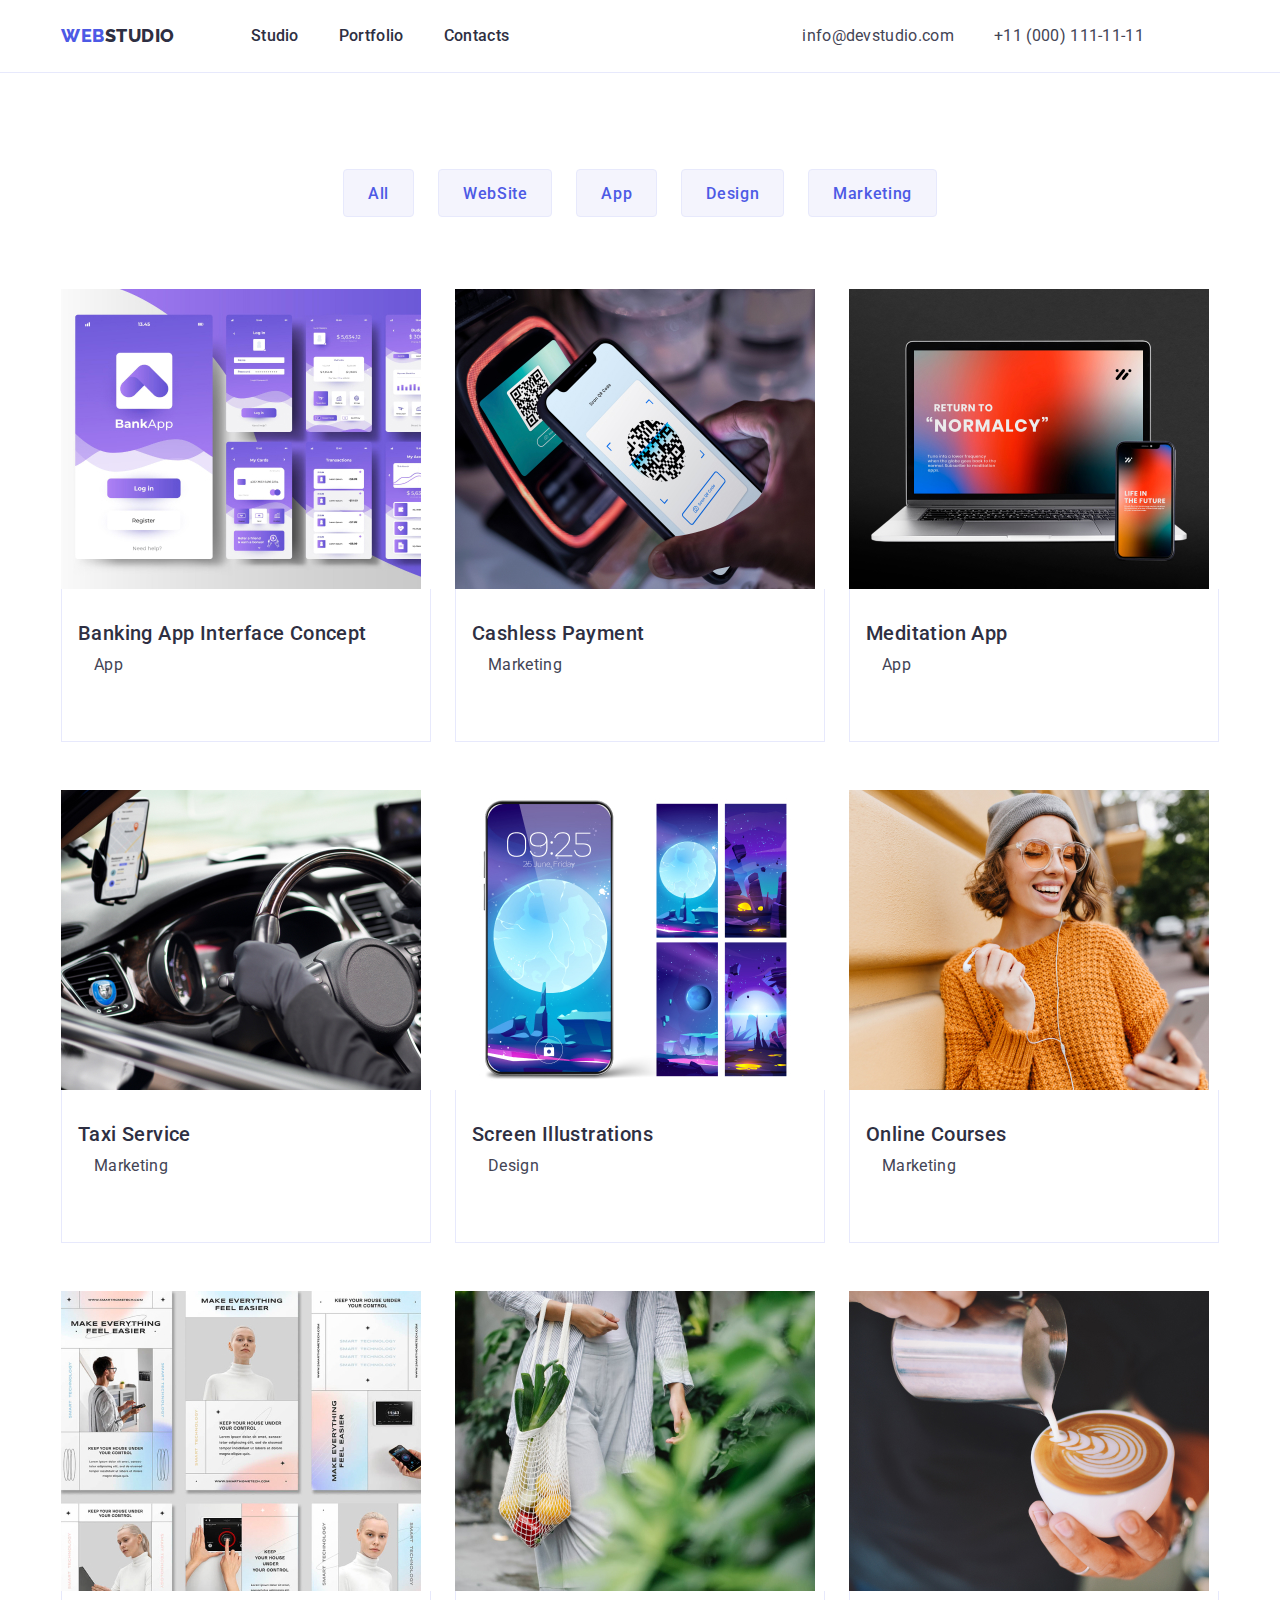
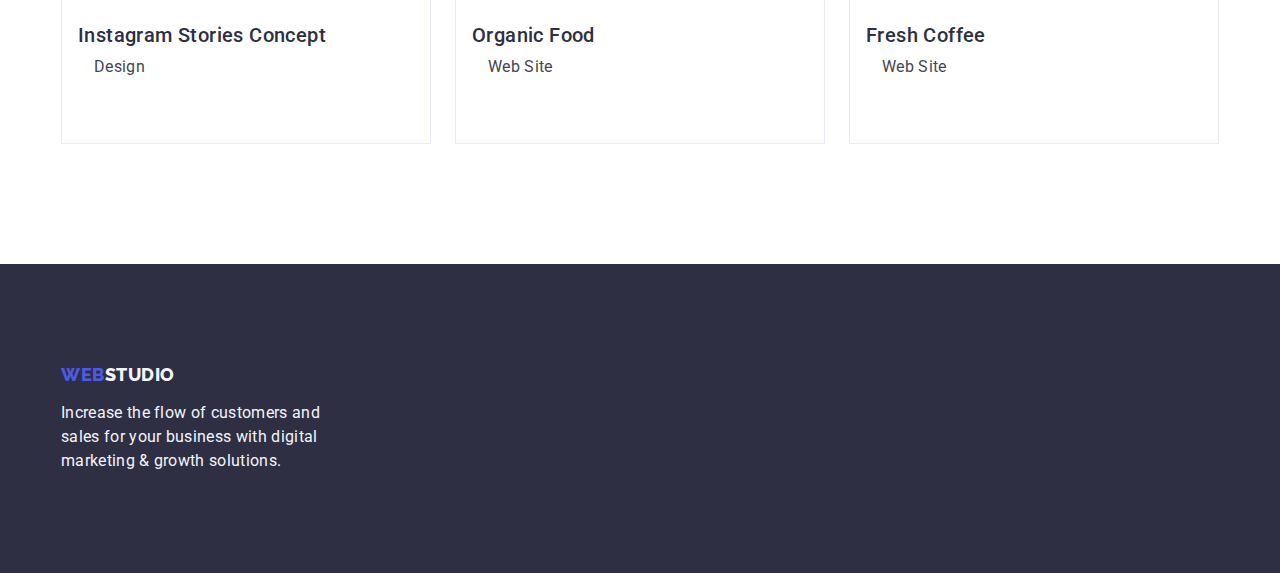
==== portfolio.html @ 3f8763c0 "Initial commit" ====
<!DOCTYPE html>
<html lang="en">
  <head>
    <meta charset="UTF-8" />
    <meta http-equiv="X-UA-Compatible" content="IE=edge" />
    <meta name="viewport" content="width=device-width, initial-scale=1.0" />
    <link rel="preconnect" href="https://fonts.googleapis.com" />
    <link rel="preconnect" href="https://fonts.gstatic.com" crossorigin />
    <link
      href="https://fonts.googleapis.com/css2?family=Raleway:wght@800&family=Roboto:wght@400;500;700&display=swap"
      rel="stylesheet"
    />
    <link
      rel="stylesheet"
      href="https://cdnjs.cloudflare.com/ajax/libs/modern-normalize/1.1.0/modern-normalize.min.css"
      integrity="sha512-wpPYUAdjBVSE4KJnH1VR1HeZfpl1ub8YT/NKx4PuQ5NmX2tKuGu6U/JRp5y+Y8XG2tV+wKQpNHVUX03MfMFn9Q=="
      crossorigin="anonymous"
      referrerpolicy="no-referrer"
    />
    <link rel="stylesheet" href="./css/style.css" />
    <title>Document</title>
  </head>
  <body>
    <!--Header section-->
    <header class="header">
      <div class="cont container">
        <nav class="header-nav">
          <a class="header-link link" href="./index.html">
            web
            <span class="logo-text">Studio</span></a
          >
          <ul class="header-list list">
            <li class="header-item item">
              <a href="./index.html" class="link">Studio</a>
            </li>
            <li class="header-item item">
              <a href="./portfolio.html" class="link">Portfolio</a>
            </li>
            <li class="header-item item">
              <a href="" class="link">Contacts</a>
            </li>
          </ul>
        </nav>
        <address class="contact">
          <ul class="contact-list list">
            <li class="contact-mail">
              <a href="mailto:info@devstudio.com" class="address-link link">
                info@devstudio.com
              </a>
            </li>
            <li class="contact-tel">
              <a href="tel:+110001111111" class="address-link link"
                >+11 (000) 111-11-11</a
              >
            </li>
          </ul>
        </address>
      </div>
    </header>
    <main>
      <!--Nav button-->
      <section class="nav-section">
        <div class="nav-cont container">
          <h1>
            <a href="#" hidden>Portfolio</a>
          </h1>
          <ul class="nav-btn-list list">
            <li class="filter-btn">
              <button type="button" class="main-btn btn">All</button>
            </li>
            <li><button type="button" class="main-btn btn">WebSite</button></li>
            <li><button type="button" class="main-btn btn">App</button></li>
            <li><button type="button" class="main-btn btn">Design</button></li>
            <li>
              <button type="button" class="main-btn btn">Marketing</button>
            </li>
          </ul>
          <!--Portfolio-->
          <ul class="portfolio-list list">
            <li class="portfolio-item">
              <a href="" class="link">
                <img
                  src="./images/portfolio/img1.jpg"
                  alt="bank app"
                  width="360"
                  height="300"
                />
                <div class="portfolio-card">
                  <h2 class="row-title">Banking App Interface Concept</h2>
                  <p class="row-text">App</p>
                </div>
              </a>
            </li>
            <li class="portfolio-item">
              <a href="" class="link">
                <img
                  src="./images/portfolio/img2.jpg"
                  alt="payment by terminal"
                  width="360"
                  height="300"
                  class="portfolio-img"
                />
                <div class="portfolio-card">
                  <h2 class="row-title">Cashless Payment</h2>
                  <p class="row-text">Marketing</p>
                </div>
              </a>
            </li>
            <li class="portfolio-item">
              <a href="" class="link">
                <img
                  src="./images/portfolio/img3.jpg"
                  alt="meditation app"
                  width="360"
                  height="300"
                  class="portfolio-img"
                />
                <div class="portfolio-card">
                  <h2 class="row-title">Meditation App</h2>
                  <p class="row-text">App</p>
                </div>
              </a>
            </li>
            <li class="portfolio-item">
              <a href="" class="link">
                <img
                  src="./images/portfolio/img4.jpg"
                  alt="taxi app"
                  width="360"
                  height="300"
                  class="portfolio-img"
                />
                <div class="portfolio-card">
                  <h2 class="row-title">Taxi Service</h2>
                  <p class="row-text">Marketing</p>
                </div>
              </a>
            </li>
            <li class="portfolio-item">
              <a href="" class="link">
                <img
                  src="./images/portfolio/img5.jpg"
                  alt="phone screen"
                  width="360"
                  height="300"
                  class="portfolio-img"
                />
                <div class="portfolio-card">
                  <h2 class="row-title">Screen Illustrations</h2>
                  <p class="row-text">Design</p>
                </div>
              </a>
            </li>
            <li class="portfolio-item">
              <a href="" class="link">
                <img
                  src="./images/portfolio/img6.jpg"
                  alt="girl in headphones"
                  width="360"
                  height="300"
                  class="portfolio-img"
                />
                <div class="portfolio-card">
                  <h2 class="row-title">Online Courses</h2>
                  <p class="row-text">Marketing</p>
                </div>
              </a>
            </li>
            <li class="portfolio-item">
              <a href="" class="link">
                <img
                  src="./images/portfolio/img7.jpg"
                  alt=" screenshot"
                  width="360"
                  height="300"
                  class="portfolio-img"
                />
                <div class="portfolio-card">
                  <h2 class="row-title">Instagram Stories Concept</h2>
                  <p class="row-text">Design</p>
                </div>
              </a>
            </li>
            <li class="portfolio-item">
              <a href="" class="link">
                <img
                  src="./images/portfolio/img8.jpg"
                  alt="vegetables"
                  width="360"
                  height="300"
                  class="portfolio-img"
                />
                <div class="portfolio-card">
                  <h2 class="row-title">Organic Food</h2>
                  <p class="row-text">Web Site</p>
                </div>
              </a>
            </li>
            <li class="portfolio-item">
              <a href="" class="link">
                <img
                  src="./images/portfolio/img9.jpg"
                  alt="cup of coffee"
                  width="360"
                  height="300"
                  class="portfolio-img"
                />
                <div class="portfolio-card">
                  <h2 class="row-title">Fresh Coffee</h2>
                  <p class="row-text">Web Site</p>
                </div>
              </a>
            </li>
          </ul>
        </div>
      </section>
    </main>
    <!--Footer-->
    <footer class="footer">
      <div class="footer-container container">
        <a href="./index.html" class="header-link footer-link link">
          web
          <span class="footer-logo-text">Studio</span>
        </a>
        <p class="footer-text">
          Increase the flow of customers and sales for your business with
          digital marketing & growth solutions.
        </p>
      </div>
    </footer>
  </body>
</html>
---- css/style.css ----
:root {
  /* Fonts */
  --main-font: "Roboto", sans-serif;
  --logo-font: "Raleway", sans-serif;
  /* Colors */
  --color-iris: #4d5ae5;
  --color-ocean: #404bbf;
  --color-navy-blue: #2e2f42;
  --color-green: #31d0aa;
  --color-slate: #434455;
  --color-light-slate: #8e8f99;
  --color-cornflower: #e7e9fc;
  --color-cloud: #f4f4fd;
  --color-navy-blue-modal: #2e2f42;
  --color-grey: #2e2f42;
  --color-white: #ffffff;
  --color-dairy: #fcfcfc;
}
* {
  margin: 0px;
  padding: 0px;
  border: none;
}
body {
  font-family: var(--main-font);
  font-size: 16px;
  font-weight: 400;
  font-style: normal;
  line-height: 1.5;
  letter-spacing: 0.02em;
  text-decoration: none;
  text-transform: none;
  color: var(--color-slate);
  background-color: var(--color-white);
}
img {
  display: block;
}
.hidden {
  width: 1px;
  height: 1px;
  margin: -1px;
  border: 0;
  padding: 0;
  white-space: nowrap;
  clip-path: inset(100%);
  clip: rect(0 0 0 0);
  overflow: hidden;
}
.link {
  text-decoration: none;
  color: var(--color-navy-blue);
  padding: 24px 0;
}
.address-link {
  text-decoration: none;
  color: var(--color-slate);
}
.link:hover,
.link:focus {
  color: var(--color-ocean);
}
.list {
  list-style-type: none;
}
/**
  |============================
  | Header
  |============================
*/
.cont {
  display: flex;
}
.container {
  width: 1158px;
  margin: 0 auto;
  padding: 0 15px;
}
.header {
  border-bottom: 1px solid #e7e9fc;
}
.header-nav {
  display: inline-flex;
  align-items: center;
}
.header-link {
  font-family: var(--logo-font);
  font-weight: 800;
  font-size: 18px;
  line-height: 1.17;
  align-items: center;
  letter-spacing: 0.03em;
  text-transform: uppercase;
  color: var(--color-iris);
  margin-right: 76px;
  display: flex;
}
.logo-text {
  font-family: var(--logo-font);
  font-weight: 800;
  font-size: 18px;
  line-height: 1.17;
  text-transform: uppercase;
  color: var(--color-navy-blue);
}
.header-list {
  display: flex;
  gap: 40px;
  letter-spacing: 0.02em;
}
.header-item {
  font-weight: 500;
  font-size: 16px;
  line-height: 1.5;
  letter-spacing: 0.02em;
  color: var(--color-navy-blue);
}
.contact {
  font-style: normal;
  margin-left: 293px;
}
.contact-list {
  display: flex;
  color: var(--color-slate);
  font-family: var(--main-font);
  letter-spacing: 0.02em;
  gap: 40px;
  padding: 24px 0;
}
.contact-list:hover,
.contact-list:focus {
  color: var(--color-ocean);
}
.contact-mail {
  font-weight: 400;
  font-size: 16px;
  line-height: 1.5;
  letter-spacing: 0.02em;
}
.contact-tel {
  font-size: 16px;
  line-height: 1.5;
  letter-spacing: 0.02em;
}
/**
  |============================
  | Hero Section
  |============================
*/
.hero-cont {
}
.hero-section {
  padding: 188px 0;
  background-color: var(--color-navy-blue);
  color: var(--color-white);
}
.main-title {
  font-size: 56px;
  font-weight: 700;
  line-height: 1.07;
  letter-spacing: 0.02em;
  max-width: 496px;
  margin-left: auto;
  margin-right: auto;
  margin-bottom: 48px;
}
.button {
  font-family: "Roboto", sans-serif;
  font-size: 16px;
  line-height: 1.5;
  letter-spacing: 0.04em;
  gap: 15px;
  color: var(--color-white);
  background-color: var(--color-iris);
  box-shadow: 0px 4px 4px rgba(0, 0, 0, 0.15);
  border: none;
  border-radius: 4px;
  cursor: pointer;
  min-width: 169px;
  height: 56px;
  display: block;
  margin-left: auto;
  margin-right: auto;
}
.button-text {
  text-transform: capitalize;
}
.btn:hover,
.btn:focus {
  background-color: var(--color-ocean);
  color: var(--color-white);
}
/**
  |============================
  | Description
  |============================
*/
.desc-section {
  min-width: 1128px;
  min-height: 104px;
  letter-spacing: 0.02em;
  padding: 120px 0;
}
.desc-container {
}
.desc-list {
  display: flex;
  letter-spacing: 0.02em;
  gap: 24px;
}
.desc-item {
  width: calc((100% - 72px) / 4);
}
.desc-title {
  width: 264px;
  height: 24px;
  font-size: 20px;
  line-height: 1.2;
  letter-spacing: 0.02em;
  color: var(--color-navy-blue);
  flex: none;
  order: 0;
  flex-grow: 0;
  text-transform: capitalize;
  margin-bottom: 8px;
}
.desc-text {
  width: 264px;
  height: 72px;
  font-size: 16px;
  line-height: 1.5;
  letter-spacing: 0.02em;
  color: var(--color-slate);
}
/**
  |============================
  | About Section
  |============================
*/
.about-section {
  padding-bottom: 120px;
}
.about-cont {
}
.about-title {
  font-weight: 700;
  font-size: 36px;
  line-height: 1.11;
  text-align: center;
  letter-spacing: 0.02em;
  text-transform: capitalize;
  color: var(--color-navy-blue);
  margin-bottom: 72px;
}
.about-list {
  display: flex;
  gap: 24px;
}
.about-item {
  width: calc((100% - 48px) / 3);
  padding: 0px;
}
.about-img {
}
/**
  |============================
  | Team Section
  |============================
*/
.team-section {
  padding: 120px 0;
  background-color: var(--color-cloud);
}
.team-cont {
}
.section-title {
  font-size: 36px;
  line-height: 1.11;
  text-align: center;
  letter-spacing: 0.02em;
  text-transform: capitalize;
  color: var(--color-navy-blue);
  margin-bottom: 72px;
}
.team-list {
  display: flex;
  gap: 24px;
}
.team-item {
  background: var(--color-white);
  box-shadow: 0px 1px 6px rgba(46, 47, 66, 0.08),
    0px 1px 1px rgba(46, 47, 66, 0.16), 0px 2px 1px rgba(46, 47, 66, 0.08);
  border-radius: 0px 0px 4px 4px;
  width: calc((100% - 72px) / 4);
}
.team-img {
  margin-left: auto;
  margin-right: auto;
}
.card-content {
  padding: 32px 16px;
  text-align: center;
  letter-spacing: 0.02em;
}
.subtitle {
  font-weight: 500;
  font-size: 20px;
  line-height: 1.2;
  text-align: center;
  letter-spacing: 0.02em;
  color: var(--color-navy-blue);
  margin-bottom: 8px;
}
.small-text {
  font-size: 16px;
  line-height: 1.5;
  text-align: center;
  letter-spacing: 0.02em;
  color: var(--color-slate);
}
/**
  |============================
  | Footer
  |============================
*/
.footer {
  padding: 100px 0;
  background-color: var(--color-navy-blue);
}
.footer-container {
}
.footer-link {
  display: inline-block;
  margin-bottom: 16px;
  font-family: var(--logo-font);
  font-weight: 800;
  font-size: 18px;
  line-height: 1.17;
  align-items: center;
  letter-spacing: 0.03em;
  text-transform: uppercase;
  color: var(--color-iris);
  margin-right: 76px;
  display: flex;
  padding: 0px;
}
.footer-logo-text {
  width: 71px;
  font-family: var(--logo-font);
  font-weight: 800;
  font-size: 18px;
  line-height: 1.17;
  letter-spacing: 0.03em;
  text-transform: uppercase;
  color: var(--color-cloud);
  order: 1;
  flex-grow: 0;
}
.footer-text {
  max-width: 264px;
  font-size: 16px;
  line-height: 1.5;
  color: var(--color-cloud);
}
/**
  |============================
  | Portfolio
  |============================
*/
.nav-section {
  padding: 96px 0 120px;
}
.nav-btn-list {
  display: flex;
  justify-content: center;
  flex-direction: row;
  align-items: flex-start;
  gap: 24px;
  margin-bottom: 72px;
}
.main-btn {
  cursor: pointer;
  height: 48px;
  padding: 12px 24px;
  font-family: var(--main-font);
  font-size: 16px;
  line-height: 1.5;
  letter-spacing: 0.04em;
  background: var(--color-cloud);
  color: var(--color-iris);
  font-weight: 500;
  padding: 12px 24px;
  border-radius: 4px;
  border: 1px solid var(--color-cornflower);
}
.main-btn:hover,
.main-btn:focus {
  border: 1px solid transparent;
}
.portfolio-list {
  display: flex;
  flex-wrap: wrap;
  row-gap: 48px;
  column-gap: 24px;
}
.portfolio-img {
}
.portfolio-item {
  width: calc((100% - 48px) / 3);
}
.portfolio-card {
  padding: 32px 16px;
  border: 1px solid #e7e9fc;
  border-top: none;
}
.row-section {
}
.first-row-list {
}
.row-title {
  font-weight: 500;
  font-size: 20px;
  line-height: 1.2;
  letter-spacing: 0.02em;
  color: var(--color-navy-blue);
  margin-bottom: 8px;
}
.row-text {
  font-weight: 400;
  font-size: 16px;
  line-height: 1.5;
  letter-spacing: 0.02em;
  color: var(--color-slate);
  background-color: var(--color-white);
  margin-top: 8px;
  margin-bottom: 32px;
  margin-left: 16px;
}
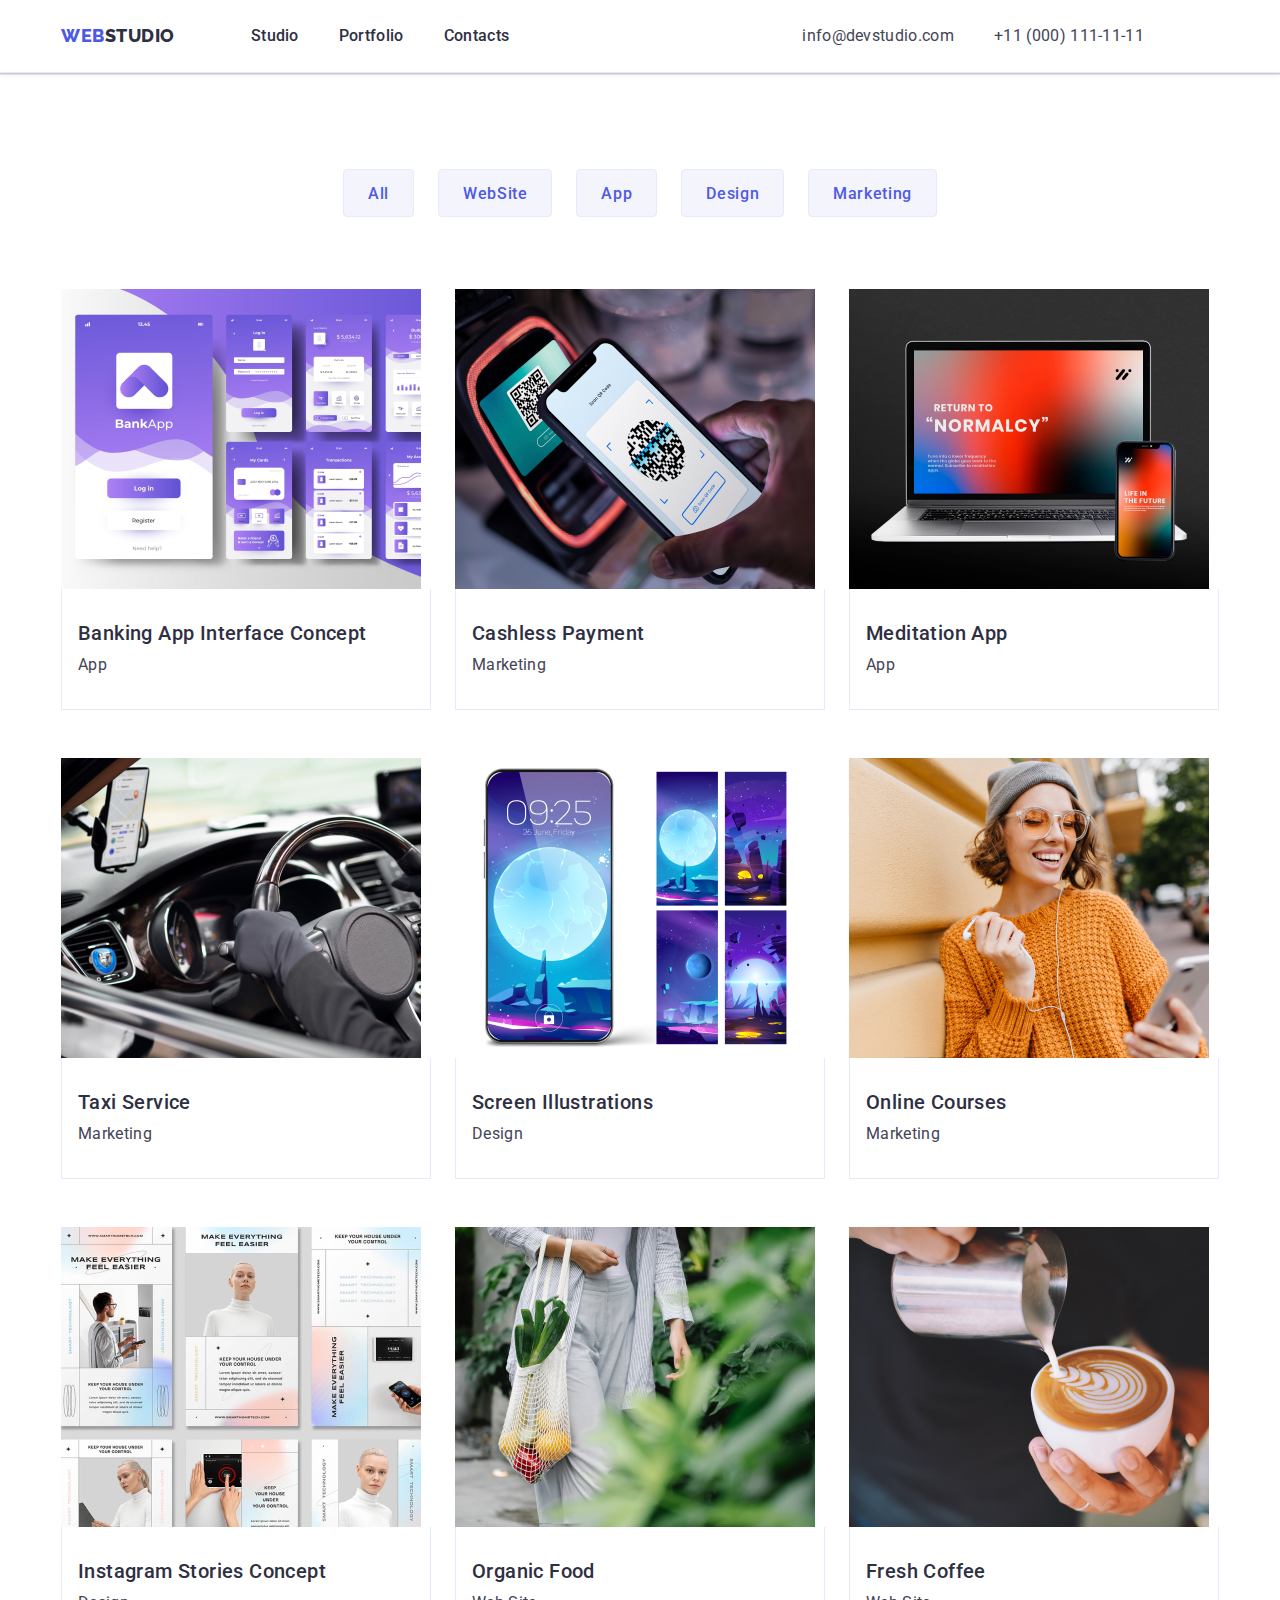
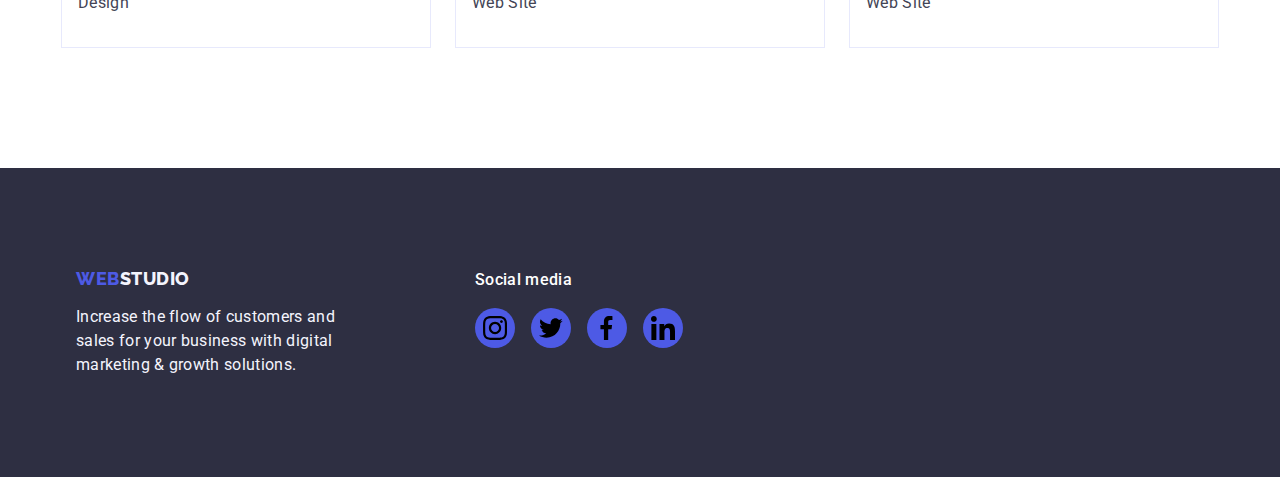
==== commit c0e2fd37: "c" ====
--- a/portfolio.html
+++ b/portfolio.html
@@ -217,16 +217,51 @@
     </main>
     <!--Footer-->
     <footer class="footer">
-      <div class="footer-container container">
-        <a href="./index.html" class="header-link footer-link link">
-          web
-          <span class="footer-logo-text">Studio</span>
-        </a>
-        <p class="footer-text">
-          Increase the flow of customers and sales for your business with
-          digital marketing & growth solutions.
-        </p>
-      </div>
-    </footer>
+      <div class="footer-containers container">
+       <div class="footer-container">
+         <a href="./index.html" class="footer-link link">
+           web
+           <span class="footer-logo-text">Studio</span>
+         </a>
+         <p class="footer-text">
+           Increase the flow of customers and sales for your business with
+           digital marketing & growth solutions.
+         </p>
+       </div>
+       <div class="social-media-container">
+         <p class="social-text">Social media</p>
+         <ul class="social-list list">
+           <li class="social-item">
+             <a href="" class="social-link">
+             <svg class="" width="24" height="24">
+               <use class="" href="./images/icons.svg#instagram"></use>
+             </svg>
+           </a>
+           </li>
+           <li class="social-item">
+             <a href="" class="social-link">
+             <svg class="" width="24" height="24">
+               <use class="" href="./images/icons.svg#twitter"></use>
+             </svg>
+           </a>
+           </li>
+           <li class="social-item">
+             <a href="" class="social-link">
+             <svg class="" width="24" height="24">
+               <use class="" href="./images/icons.svg#facebook"></use>
+             </svg>
+           </a>
+           </li>
+           <li class="social-item">
+             <a href="" class="social-link">
+             <svg class="" width="24" height="24">
+               <use class="" href="./images/icons.svg#linkedin"></use>
+             </svg>
+           </a>
+           </li>
+         </ul>
+       </div>
+     </div>  
+     </footer>
   </body>
 </html>
--- a/css/style.css
+++ b/css/style.css
@@ -78,6 +78,7 @@
 }
 .header {
   border-bottom: 1px solid #e7e9fc;
+  box-shadow:0px 2px 1px rgba(46, 47, 66, 0.08), 0px 1px 1px rgba(46, 47, 66, 0.16), 0px 1px 6px rgba(46, 47, 66, 0.08);
 }
 .header-nav {
   display: inline-flex;
@@ -147,12 +148,22 @@
   | Hero Section
   |============================
 */
-.hero-cont {
-}
+
 .hero-section {
   padding: 188px 0;
   background-color: var(--color-navy-blue);
   color: var(--color-white);
+  background-image: linear-gradient(
+      rgba(46, 47, 66, 0.7),
+      rgba(46, 47, 66, 0.7)
+    ),
+    url(../images/hero/hero.jpg);
+  background-repeat: no-repeat;
+  background-position: center;
+  max-width: 1440px;
+  background-size: cover;
+}
+.hero-cont {
 }
 .main-title {
   font-size: 56px;
@@ -201,6 +212,19 @@
   letter-spacing: 0.02em;
   padding: 120px 0;
 }
+.desc-icon-container {
+  width: 264px;
+  height: 112px;
+  background-color: var(--color-cloud);
+  margin-bottom: 8px;
+  display: flex;
+  align-items: center;
+  justify-content: center;
+  border-radius: 4px; 
+}
+.desc-icon {
+
+}
 .desc-container {
 }
 .desc-list {
@@ -285,6 +309,9 @@
 .team-list {
   display: flex;
   gap: 24px;
+  box-shadow: 0px 1px 6px rgba(46, 47, 66, 0.08),
+    0px 1px 1px rgba(46, 47, 66, 0.16), 0px 2px 1px rgba(46, 47, 66, 0.08);
+  border-radius: 0px 0px 4px 4px;
 }
 .team-item {
   background: var(--color-white);
@@ -298,7 +325,7 @@
   margin-right: auto;
 }
 .card-content {
-  padding: 32px 16px;
+  padding: 32px 0px;
   text-align: center;
   letter-spacing: 0.02em;
 }
@@ -317,6 +344,79 @@
   text-align: center;
   letter-spacing: 0.02em;
   color: var(--color-slate);
+  margin-bottom: 8px;
+}
+.team-icon-list {
+  display: flex;
+  justify-content: center;
+  gap: 24px;
+}
+.team-icon-item {
+  width: 40px;
+  height: 40px;
+}
+.team-icon-link {
+  width: 100%;
+  height: 100%;
+  background-color: var(--color-iris);
+  border-radius: 50%;
+  display: flex;
+  align-items: center;
+  justify-content: center;
+}
+.team-icon-link:hover,
+.team-icon-link:focus{
+  background-color: var(--color-ocean);
+}
+.team-icon-svg{
+  fill: var(--color-white);
+}
+/**
+  |============================
+  |         Customers
+  |============================
+*/
+.customers-section {
+  padding: 120px 0;
+}
+.customers-container {
+  
+}
+.customers-title {
+  font-size: 36px;
+  line-height: 1.1;
+  text-align: center;
+  letter-spacing: 0.02em;
+  text-transform: capitalize;
+  color: var(--color-navy-blue);
+  margin-bottom: 72px;
+}
+.customers-list {
+  display: flex;
+  gap: 24px;
+  align-items: center;
+  justify-content: center;
+}
+.customers-item {
+  width: calc((100% - 120px) / 6);
+  height: 88px;
+  border: 1px solid var(--color-light-slate);
+}
+.customers-item-link{
+  width: 100%;
+  height: 100%;
+  border: 1px solid var(--color-light-slate);
+  border-radius: 4px;
+  display: flex;
+  align-items: center;
+  justify-content: center;
+  fill: var(--color-light-slate);
+  color: var(--color-light-slate);
+}
+.customers-item-link:hover,
+.customers-item-link:focus{
+  fill: var(--color-ocean);
+  border: 1px solid var(--color-ocean);
 }
 /**
   |============================
@@ -326,8 +426,16 @@
 .footer {
   padding: 100px 0;
   background-color: var(--color-navy-blue);
+ 
+}
+.footer-containers{
+  display: flex;
+  align-items: baseline;
 }
 .footer-container {
+  margin-right: 120px;
+  padding: 0 15px;
+  
 }
 .footer-link {
   display: inline-block;
@@ -362,6 +470,41 @@
   line-height: 1.5;
   color: var(--color-cloud);
 }
+.social-media-container{
+  
+}
+.social-text{
+  font-weight: 500;
+  font-size: 16px;
+  line-height: 1.5;
+  letter-spacing: 0.02em;
+  color: var(--color-white);
+  margin-bottom: 16px;
+}
+.social-list{
+  display: flex;
+  gap: 16px;
+}
+.social-item{
+  width: 40px;
+  height: 40px;
+}
+.social-link{
+  width: 100%;
+  height: 100%;
+  background-color: var(--color-iris);
+  border-radius: 50%;
+  display: flex;
+  align-items: center;
+  justify-content: center;
+}
+.social-svg{
+  fill: var(--color-white);
+}
+.social-link:hover,
+.social-link:focus{
+  background-color: var(--color-green);
+}
 /**
   |============================
   | Portfolio
@@ -433,6 +576,4 @@
   color: var(--color-slate);
   background-color: var(--color-white);
   margin-top: 8px;
-  margin-bottom: 32px;
-  margin-left: 16px;
-}
+}
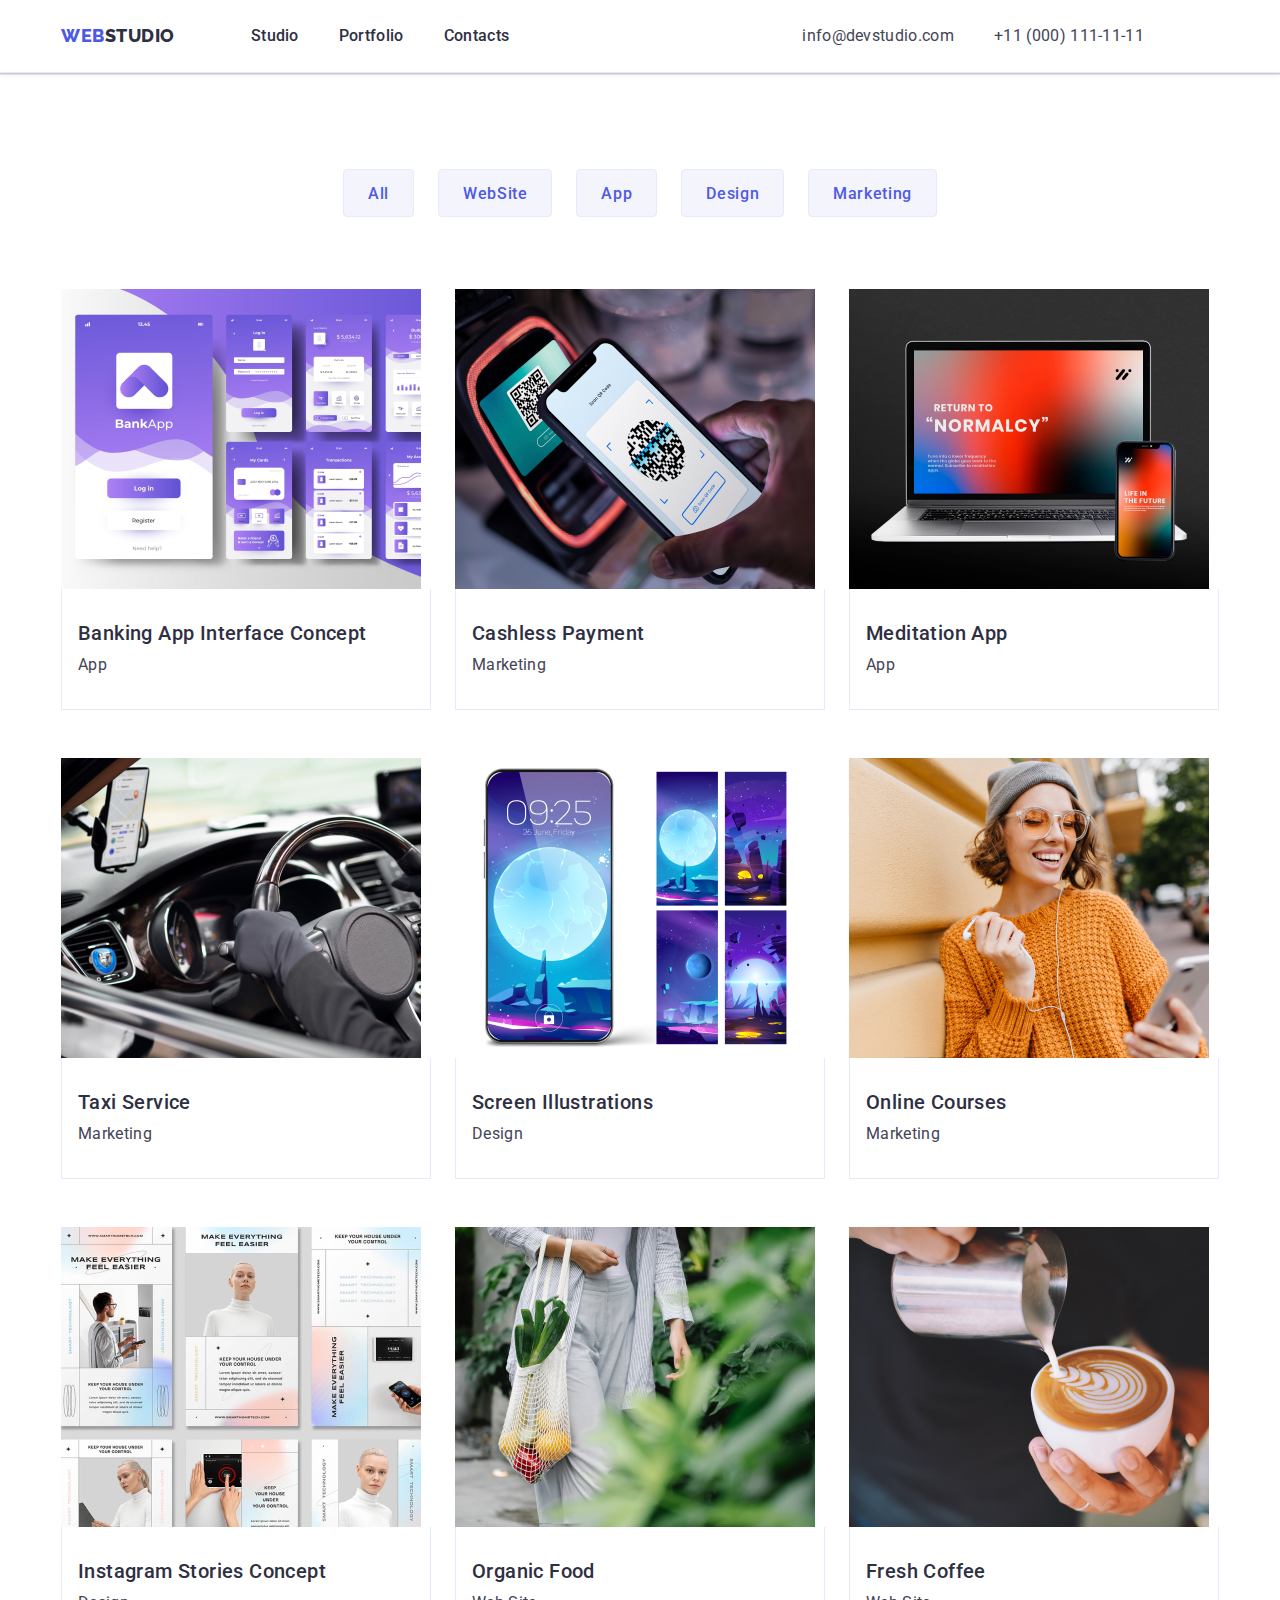
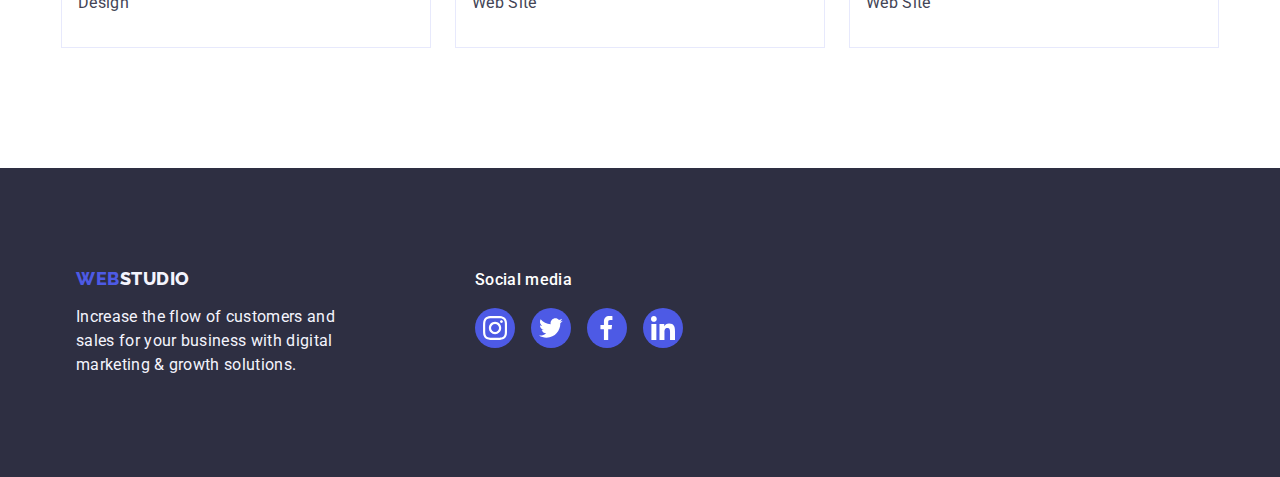
==== commit c50e939d: "Update portfolio.html" ====
--- a/portfolio.html
+++ b/portfolio.html
@@ -233,29 +233,29 @@
          <ul class="social-list list">
            <li class="social-item">
              <a href="" class="social-link">
-             <svg class="" width="24" height="24">
-               <use class="" href="./images/icons.svg#instagram"></use>
-             </svg>
-           </a>
-           </li>
-           <li class="social-item">
-             <a href="" class="social-link">
-             <svg class="" width="24" height="24">
-               <use class="" href="./images/icons.svg#twitter"></use>
-             </svg>
-           </a>
-           </li>
-           <li class="social-item">
-             <a href="" class="social-link">
-             <svg class="" width="24" height="24">
-               <use class="" href="./images/icons.svg#facebook"></use>
-             </svg>
-           </a>
-           </li>
-           <li class="social-item">
-             <a href="" class="social-link">
-             <svg class="" width="24" height="24">
-               <use class="" href="./images/icons.svg#linkedin"></use>
+             <svg class="social-svg" width="24" height="24">
+               <use href="./images/icons.svg#instagram"></use>
+             </svg>
+           </a>
+           </li>
+           <li class="social-item">
+             <a href="" class="social-link">
+             <svg class="social-svg" width="24" height="24">
+               <use href="./images/icons.svg#twitter"></use>
+             </svg>
+           </a>
+           </li>
+           <li class="social-item">
+             <a href="" class="social-link">
+             <svg class="social-svg" width="24" height="24">
+               <use href="./images/icons.svg#facebook"></use>
+             </svg>
+           </a>
+           </li>
+           <li class="social-item">
+             <a href="" class="social-link">
+             <svg class="social-svg" width="24" height="24">
+               <use href="./images/icons.svg#linkedin"></use>
              </svg>
            </a>
            </li>
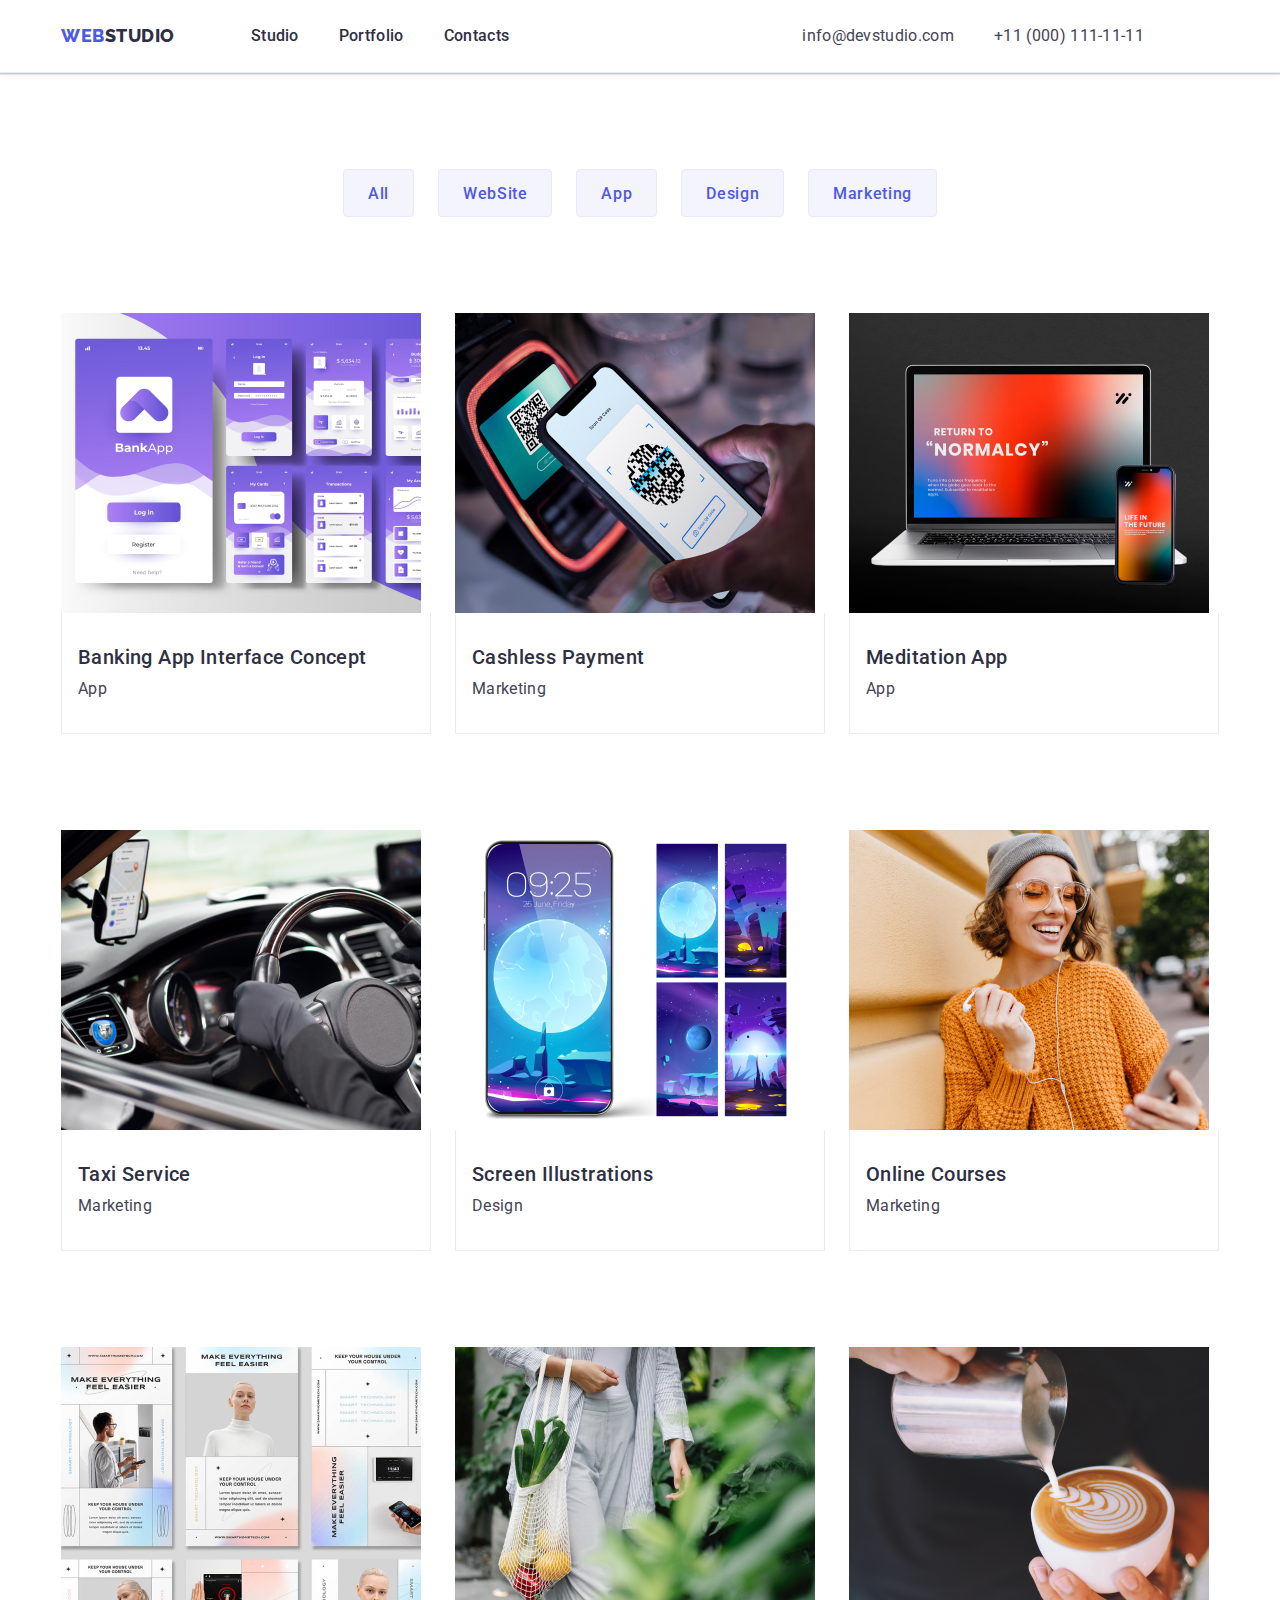
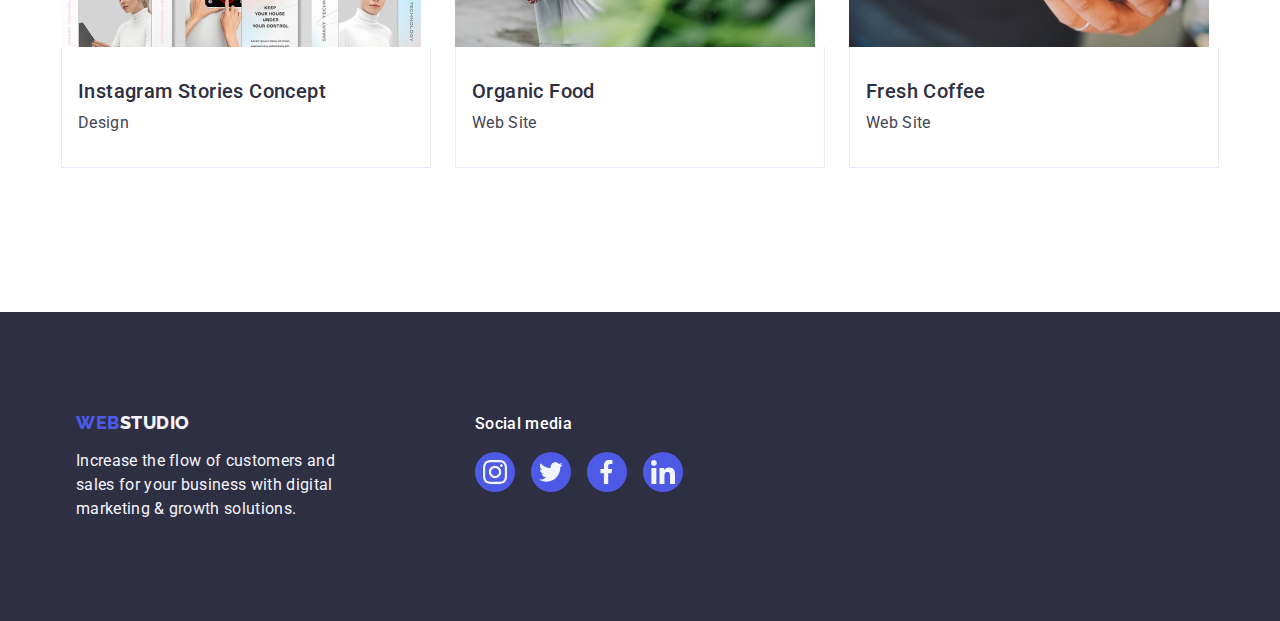
==== commit 350ed0a7: "up" ====
--- a/portfolio.html
+++ b/portfolio.html
@@ -78,7 +78,7 @@
           <!--Portfolio-->
           <ul class="portfolio-list list">
             <li class="portfolio-item">
-              <a href="" class="link">
+              <a href="" class="portfolio-link link">
                 <img
                   src="./images/portfolio/img1.jpg"
                   alt="bank app"
@@ -92,7 +92,7 @@
               </a>
             </li>
             <li class="portfolio-item">
-              <a href="" class="link">
+              <a href="" class="portfolio-link link">
                 <img
                   src="./images/portfolio/img2.jpg"
                   alt="payment by terminal"
@@ -107,7 +107,7 @@
               </a>
             </li>
             <li class="portfolio-item">
-              <a href="" class="link">
+              <a href="" class="portfolio-link link">
                 <img
                   src="./images/portfolio/img3.jpg"
                   alt="meditation app"
@@ -122,7 +122,7 @@
               </a>
             </li>
             <li class="portfolio-item">
-              <a href="" class="link">
+              <a href="" class="portfolio-link link">
                 <img
                   src="./images/portfolio/img4.jpg"
                   alt="taxi app"
@@ -137,7 +137,7 @@
               </a>
             </li>
             <li class="portfolio-item">
-              <a href="" class="link">
+              <a href="" class="portfolio-link link">
                 <img
                   src="./images/portfolio/img5.jpg"
                   alt="phone screen"
@@ -152,7 +152,7 @@
               </a>
             </li>
             <li class="portfolio-item">
-              <a href="" class="link">
+              <a href="" class="portfolio-link link">
                 <img
                   src="./images/portfolio/img6.jpg"
                   alt="girl in headphones"
@@ -167,7 +167,7 @@
               </a>
             </li>
             <li class="portfolio-item">
-              <a href="" class="link">
+              <a href="" class="portfolio-link link">
                 <img
                   src="./images/portfolio/img7.jpg"
                   alt=" screenshot"
@@ -182,7 +182,7 @@
               </a>
             </li>
             <li class="portfolio-item">
-              <a href="" class="link">
+              <a href="" class="portfolio-link link">
                 <img
                   src="./images/portfolio/img8.jpg"
                   alt="vegetables"
@@ -197,7 +197,7 @@
               </a>
             </li>
             <li class="portfolio-item">
-              <a href="" class="link">
+              <a href="" class="portfolio-link link">
                 <img
                   src="./images/portfolio/img9.jpg"
                   alt="cup of coffee"
--- a/css/style.css
+++ b/css/style.css
@@ -369,7 +369,7 @@
   background-color: var(--color-ocean);
 }
 .team-icon-svg{
-  fill: var(--color-white);
+  fill: var(--color-cloud);
 }
 /**
   |============================
@@ -417,6 +417,7 @@
 .customers-item-link:focus{
   fill: var(--color-ocean);
   border: 1px solid var(--color-ocean);
+  color: var(--color-ocean);
 }
 /**
   |============================
@@ -499,7 +500,7 @@
   justify-content: center;
 }
 .social-svg{
-  fill: var(--color-white);
+  fill:var(--color-cloud);
 }
 .social-link:hover,
 .social-link:focus{
@@ -539,6 +540,8 @@
 .main-btn:hover,
 .main-btn:focus {
   border: 1px solid transparent;
+  box-shadow: 0px 3px 1px rgba(0, 0, 0, 0.1), 0px 2px 1px rgba(0, 0, 0, 0.08), 0px 2px 2px rgba(0, 0, 0, 0.12);
+
 }
 .portfolio-list {
   display: flex;
@@ -556,6 +559,15 @@
   border: 1px solid #e7e9fc;
   border-top: none;
 }
+.portfolio-link{
+  display: block;
+}
+.portfolio-link:hover,
+.portfolio-link:focus{
+  box-shadow: 0px 1px 6px rgba(46, 47, 66, 0.08), 0px 1px 1px rgba(46, 47, 66, 0.16), 0px 2px 1px rgba(46, 47, 66, 0.08);
+}
+
+
 .row-section {
 }
 .first-row-list {
